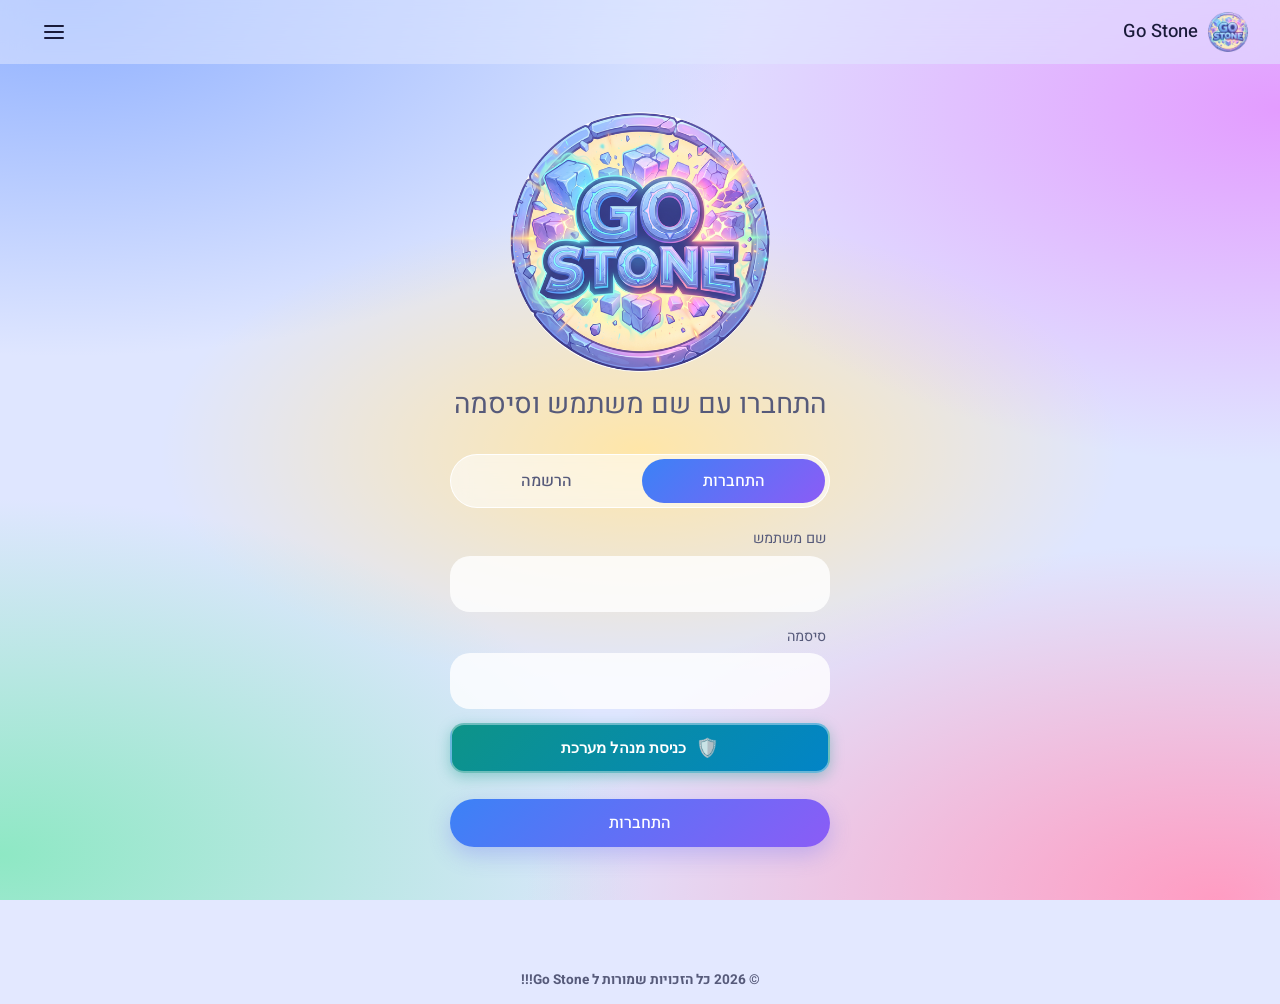
==== index.html @ 817b31b0 "Add files via upload" ====
<!DOCTYPE html>
<html lang="he" dir="rtl">
<head>
  <meta charset="UTF-8">
  <meta name="viewport" content="width=device-width, initial-scale=1">
  <title>Go Stone!!! - כניסה</title>
  <link rel="icon" href="images/favicon.ico" sizes="any">
<link rel="icon" type="image/png" sizes="32x32" href="images/favicon-32.png">
<link rel="apple-touch-icon" href="images/apple-touch-icon.png">
  <link rel="stylesheet" href="styles/style.css">
</head>
<body>
  <header class="topbar auth-topbar">
    <a class="brand" href="index.html">
      <img class="brand-logo" src="images/logo-nav.png" alt="">
      <span>Go Stone</span>
    </a>
    <button type="button" class="burger" id="authMenuBtn" aria-label="פתיחת תפריט" aria-expanded="false" aria-controls="authMenu">
      <span></span><span></span><span></span>
    </button>
    <nav class="nav-links" id="authMenu" aria-label="תפריט ראשי">
      <span class="nav-user">שלום, אורח</span>
      <button type="button" class="auth-menu-link" data-auth-mode="login">התחברות</button>
      <button type="button" class="auth-menu-link" data-auth-mode="register">הרשמה</button>
    </nav>
  </header>

  <main class="auth">
   

    <img class="logo-hero" src="images/logo.png" alt="Go Stone" width="260" height="260">
<h1 class="visually-hidden">Go Stone</h1>
    <p class="sub" id="authSub">התחברו עם שם משתמש וסיסמה</p>

    <!-- מעבר בין התחברות להרשמה -->
    <div class="tabs" role="tablist">
      <button type="button" class="tab active" data-mode="login" role="tab" aria-selected="true">התחברות</button>
      <button type="button" class="tab" data-mode="register" role="tab" aria-selected="false">הרשמה</button>
    </div>

    <form id="authForm" novalidate>
      <div class="field">
        <label for="username">שם משתמש</label>
        <input type="text" id="username" name="username" autocomplete="username">
      </div>

      <!-- מייל נדרש רק בהרשמה -->
      <div class="field hidden" id="emailField">
        <label for="email">מייל</label>
        <input type="email" id="email" name="email" autocomplete="email" inputmode="email" dir="ltr">
      </div>

      <div class="field">
        <label for="password">סיסמה</label>
        <input type="password" id="password" name="password" autocomplete="current-password" dir="ltr">
      </div>

     <button type="button" class="btn-admin-login" id="adminLoginBtn">
  <span class="admin-icon">🛡️</span>
  <span>כניסת מנהל מערכת</span>
</button>
      <button type="submit" class="btn primary" id="submitBtn">התחברות</button>
      <p id="authMessage" class="message" role="alert"></p>
    </form>
  </main>

  <script src="scripts/storage.js"></script>
  <script src="scripts/auth.js"></script>
  <footer class="site-footer">
    <strong>© 2026 כל הזכויות שמורות ל Go Stone!!!</strong>
  </footer>
</body>
</html>
---- styles/style.css ----
@import url('https://fonts.googleapis.com/css2?family=Heebo:wght@400;500;700&display=swap');

/* =====================================================
   משתני עיצוב. מצב בהיר כברירת מחדל, ומצב כהה לפי הגדרת המכשיר.
   הפלטה בהשראת Gemini: משטחים שטוחים ורכים, כחול ראשי, ומעבר צבעים
   כחול-סגול-ורוד שמופיע רק בכותרת הברכה ובקוביות.
   ===================================================== */
/* משתני עיצוב. מצב בהיר כברירת מחדל, ומצב כהה לפי הגדרת המכשיר.
   הרקע צבעוני (כתמי צבע רכים), והמשטחים שקופים למחצה כדי שהצבע ייראה מבעדם. */
:root {
  color-scheme: light dark;

  --bg: #e3e8ff;
  --page-bg:
    radial-gradient(75% 55% at 5% 0%, #8fb0ff 0%, transparent 72%),
    radial-gradient(70% 55% at 100% 12%, #e39cff 0%, transparent 72%),
    radial-gradient(75% 55% at 95% 100%, #ff9cc2 0%, transparent 72%),
    radial-gradient(70% 55% at 0% 95%, #8ee8c4 0%, transparent 72%),
    radial-gradient(50% 35% at 50% 50%, #ffe6a8 0%, transparent 75%),
    #dfe6ff;

  --surface: rgba(255, 255, 255, 0.55);
  --surface-2: rgba(255, 255, 255, 0.88);
  --edge: rgba(255, 255, 255, 0.95);
  --surface-input: rgba(255, 255, 255, 0.8);
  --dialog: #ffffff;
  --topbar-bg: rgba(225, 232, 255, 0.55);
  --cell: rgba(99, 102, 241, 0.16);

  --text: #1a1b3a;
  --muted: #565a7a;
  --line: rgba(60, 60, 130, 0.14);

  --primary: #5b5be6;
  --on-primary: #ffffff;
  --primary-container: rgba(99, 102, 241, 0.2);
  --on-primary-container: #1c1f6b;

  --danger: #b3261e;
  --danger-container: #fde1df;
  --on-danger-container: #7a1410;

  --ok: #16a34a;
  --warn: #f59e0b;
  --bad: #ef4444;

  --grad-primary: linear-gradient(135deg, #3b82f6, #8b5cf6);
  --gradient: linear-gradient(to left, #1d4ed8, #6d28d9, #be185d);
  --block: linear-gradient(135deg, #3b82f6, #a855f7);
  --timer: linear-gradient(to left, #ec4899, #8b5cf6, #3b82f6);
  --shadow: 0 8px 22px rgba(99, 102, 241, 0.3);

  --board-gap: 3px;
  --mini: clamp(9px, 4.6vw, 22px);
  --topbar-h: 64px;
}

@media (prefers-color-scheme: dark) {
  :root {
    --bg: #0e0f24;
    --page-bg:
      radial-gradient(55% 45% at 8% 0%, #2d3fb0 0%, transparent 70%),
      radial-gradient(50% 45% at 100% 8%, #7a2bb0 0%, transparent 70%),
      radial-gradient(55% 50% at 90% 100%, #a3285f 0%, transparent 70%),
      radial-gradient(50% 50% at 0% 100%, #0f7a70 0%, transparent 70%),
      #0e0f24;

    --surface: rgba(255, 255, 255, 0.08);
    --surface-2: rgba(255, 255, 255, 0.16);
    --edge: rgba(255, 255, 255, 0.12);
    --surface-input: rgba(255, 255, 255, 0.1);
    --dialog: #1d1e3f;
    --topbar-bg: rgba(14, 15, 36, 0.6);
    --cell: rgba(255, 255, 255, 0.08);

    --text: #f2f2ff;
    --muted: #b6b9dc;
    --line: rgba(255, 255, 255, 0.14);

    --primary: #aab6ff;
    --on-primary: #ffffff;
    --primary-container: rgba(139, 148, 255, 0.3);
    --on-primary-container: #eceeff;

    --danger: #ffb4ab;
    --danger-container: rgba(255, 90, 80, 0.22);
    --on-danger-container: #ffd9d5;

    --ok: #4ade80;
    --warn: #fbbf24;
    --bad: #f87171;

    --shadow: 0 8px 22px rgba(0, 0, 0, 0.4);
    --gradient: linear-gradient(to left, #60a5fa, #a78bfa, #f472b6);
  }
}

* { box-sizing: border-box; margin: 0; padding: 0; }

html { -webkit-text-size-adjust: 100%; -webkit-tap-highlight-color: transparent; }

body {
  font-family: 'Heebo', system-ui, -apple-system, 'Segoe UI', Arial, sans-serif;
  background: var(--bg);
  color: var(--text);
  min-height: 100vh;
  min-height: 100dvh;
  line-height: 1.5;
}

/* שכבת הרקע הצבעוני - קבועה, כך שהיא לא זזה בגלילה */
body::before {
  content: "";
  position: fixed;
  inset: 0;
  z-index: -1;
  background: var(--page-bg);
}

.hidden { display: none !important; }
.muted { color: var(--muted); }
.ltr { direction: ltr; text-align: right; }

a { color: var(--primary); }

:focus-visible {
  outline: 2px solid var(--primary);
  outline-offset: 2px;
}

/* =====================================================
   כותרת ברכה: האלמנט הבולט היחיד
   ===================================================== */
.greeting {
  font-size: clamp(2.2rem, 7vw, 3.5rem);
  font-weight: 500;
  line-height: 1.15;
  letter-spacing: -0.01em;
  background: var(--gradient);
  -webkit-background-clip: text;
  background-clip: text;
  color: transparent;
  padding-bottom: 0.1em;
}

.sub {
  font-size: clamp(1.2rem, 4vw, 1.75rem);
  color: var(--muted);
  font-weight: 400;
  margin-top: 4px;
}

.section-title {
  font-size: 1.1rem;
  font-weight: 500;
  margin: 32px 0 12px;
}



/* =====================================================
   כפתורים
   ===================================================== */
.btn {
  display: inline-flex;
  align-items: center;
  justify-content: center;
  gap: 8px;
  padding: 12px 24px;
  border: none;
  border-radius: 999px;
  font: inherit;
  font-weight: 500;
  cursor: pointer;
  text-decoration: none;
  transition: background-color 0.15s ease, opacity 0.15s ease;
}

.btn.primary { background: var(--grad-primary); color: var(--on-primary); box-shadow: var(--shadow); }
.btn.primary:hover { filter: brightness(1.08); }

.btn.tonal { background: var(--surface-2); color: var(--text); }
.btn.tonal:hover { filter: brightness(0.96); }

.btn.danger { background: var(--danger-container); color: var(--on-danger-container); }
.btn.danger:hover { opacity: 0.85; }

.btn.small { padding: 8px 16px; font-size: 0.9rem; }
.btn.large { padding: 16px 40px; font-size: 1.1rem; }

.icon-btn {
  flex: none;
  width: 40px;
  height: 40px;
  border: none;
  border-radius: 50%;
  background: var(--surface-2);
  color: var(--text);
  font: inherit;
  font-weight: 500;
  cursor: pointer;
}
.icon-btn:hover { filter: brightness(0.95); }

.chips { display: flex; flex-wrap: wrap; gap: 8px; margin-top: 24px; }

.chip {
  padding: 10px 18px;
  border-radius: 999px;
  border: 1px solid var(--line);
  background: var(--surface);
  color: var(--text);
  text-decoration: none;
  font-size: 0.95rem;
}
.chip:hover { background: var(--surface-2); }

.actions { margin-top: 28px; }

/* =====================================================
   סרגל ניווט + המבורגר
   ===================================================== */
.topbar {
  position: sticky;
  top: 0;
  z-index: 50;
  height: var(--topbar-h);
  display: flex;
  align-items: center;
  justify-content: space-between;
  padding: 0 clamp(12px, 4vw, 32px);
  background: var(--topbar-bg);
  -webkit-backdrop-filter: blur(14px);
  backdrop-filter: blur(14px);
}

.brand {
  display: flex;
  align-items: center;
  gap: 10px;
  color: var(--text);
  text-decoration: none;
  font-weight: 500;
  font-size: 1.15rem;
}

.nav-links { display: flex; align-items: center; gap: 4px; }

.nav-links a {
  padding: 8px 16px;
  border-radius: 999px;
  color: var(--text);
  text-decoration: none;
}
.nav-links a:hover { background: var(--surface-2); }
.nav-links a.active { background: var(--grad-primary); color: #fff; }

.nav-user { color: var(--muted); padding: 0 12px; font-size: 0.95rem; }

.burger {
  display: none;               /* מוצג רק במסך צר */
  width: 44px;
  height: 44px;
  border: none;
  border-radius: 50%;
  background: transparent;
  cursor: pointer;
  position: relative;
}
@media (hover: hover) { .burger:hover { background: var(--surface-2); } }

.burger span {
  position: absolute;
  inset-inline-start: 12px;
  width: 20px;
  height: 2px;
  border-radius: 2px;
  background: var(--text);
  transition: transform 0.2s ease, opacity 0.2s ease;
}
.burger span:nth-child(1) { top: 15px; }
.burger span:nth-child(2) { top: 21px; }
.burger span:nth-child(3) { top: 27px; }

.burger.open span:nth-child(1) { transform: translateY(6px) rotate(45deg); }
.burger.open span:nth-child(2) { opacity: 0; }
.burger.open span:nth-child(3) { transform: translateY(-6px) rotate(-45deg); }

.auth-topbar { position: sticky; }
.auth-topbar .burger { display: block; }
.auth-topbar .nav-links {
  display: none;
  position: absolute;
  top: calc(var(--topbar-h) - 4px);
  inset-inline: 12px;
  flex-direction: column;
  align-items: stretch;
  gap: 2px;
  padding: 8px;
  background: var(--dialog);
  border-radius: 24px;
  box-shadow: var(--shadow);
}
.auth-topbar .nav-links.open { display: flex; }
.auth-topbar .nav-links a,
.auth-menu-link {
  display: block;
  width: 100%;
  padding: 12px 16px;
  border: 0;
  border-radius: 999px;
  background: transparent;
  color: var(--text);
  font: inherit;
  text-align: start;
  text-decoration: none;
  cursor: pointer;
}
.auth-topbar .nav-links a:hover,
.auth-menu-link:hover { background: var(--surface-2); }
.auth-topbar .nav-user { padding: 10px 16px 4px; }

@media (max-width: 720px) {
  .burger { display: block; }

  .nav-links {
    display: none;
    position: absolute;
    top: calc(var(--topbar-h) - 4px);
    inset-inline: 12px;
    flex-direction: column;
    align-items: stretch;
    gap: 2px;
    padding: 8px;
    background: var(--dialog);
    border-radius: 24px;
    box-shadow: var(--shadow);
  }
  .nav-links.open { display: flex; }

  .nav-links a { padding: 14px 16px; }
  .brand span { white-space: nowrap; }
  .nav-user { padding: 10px 16px 4px; }
  .nav-links .btn { margin-top: 6px; background: var(--surface); }
}

/* =====================================================
   דפים רגילים
   ===================================================== */
.page {
  max-width: 680px;
  margin: 0 auto;
  padding: 24px clamp(16px, 4vw, 24px) 64px;
}
.page.wide { max-width: 1000px; }

.site-footer {
  display: flex;
  justify-content: center;
  align-items: center;
  flex-wrap: wrap;
  gap: 8px 16px;
  margin-top: 24px;
  padding: 14px 16px;
  color: var(--muted);
  text-align: center;
  font-size: 0.85rem;
}

.site-footer a {
  color: var(--muted);
  text-decoration: none;
  transition: color 0.15s ease;
}
.site-footer a:hover {
  color: var(--primary);
  text-decoration: underline;
}

/* =====================================================
   דף כניסה
   ===================================================== */
.auth {
  max-width: 420px;
  margin: 0 auto;
  padding: 48px clamp(14px, 5vw, 20px) 48px;
  display: flex;
  flex-direction: column;
}

.tabs {
  display: flex;
  gap: 4px;
  padding: 4px;
  margin: 28px 0 20px;
  background: var(--surface);
  -webkit-backdrop-filter: blur(10px);
  backdrop-filter: blur(10px);
  border-radius: 999px;
}

.tab {
  flex: 1;
  padding: 10px;
  border: none;
  border-radius: 999px;
  background: transparent;
  color: var(--muted);
  font: inherit;
  font-weight: 500;
  cursor: pointer;
}
.tab.active { background: var(--grad-primary); color: #fff; }

form { display: flex; flex-direction: column; gap: 14px; }

.field { display: flex; flex-direction: column; gap: 6px; }
.field label { font-size: 0.9rem; color: var(--muted); padding-inline: 4px; }

.field.inline { flex-direction: row; align-items: center; gap: 12px; margin: 20px 0 8px; }
.field.inline label { padding: 0; }

input[type="text"],
input[type="email"],
input[type="password"],
input[type="search"],
select {
  width: 100%;
  padding: 14px 18px;
  border: 2px solid transparent;
  border-radius: 20px;
  background: var(--surface-input);
  color: var(--text);
  font: inherit;
  min-width: 0;
}
input:focus, select:focus { outline: none; border-color: var(--primary); }
select { width: auto; min-width: 140px; border-radius: 999px; }

.check {
  display: flex;
  align-items: center;
  gap: 10px;
  padding-inline: 4px;
  color: var(--muted);
  font-size: 0.95rem;
  cursor: pointer;
}
.check input { width: 18px; height: 18px; accent-color: var(--primary); }

.message { min-height: 1.5em; text-align: center; font-size: 0.95rem; }
.message.error { color: var(--danger); }
.message.success { color: var(--ok); }

/* =====================================================
   תפריט: כרטיסי רמה
   ===================================================== */
.levels {
  display: grid;
  grid-template-columns: repeat(auto-fit, minmax(min(170px, 100%), 1fr));
  gap: 12px;
}

.level-card {
  --lc: var(--grad-primary);
  display: flex;
  flex-direction: column;
  align-items: flex-start;
  gap: 4px;
  padding: 18px 20px;
  border: 2px solid var(--edge);
  border-radius: 24px;
  background: var(--surface);
  -webkit-backdrop-filter: blur(10px);
  backdrop-filter: blur(10px);
  color: var(--text);
  font: inherit;
  text-align: start;
  cursor: pointer;
  transition: transform 0.15s ease, background-color 0.15s ease;
}
.level-card[data-level="fast"]   { --lc: linear-gradient(135deg, #ff8a5c, #ff4d8d); }
.level-card[data-level="medium"] { --lc: linear-gradient(135deg, #3b82f6, #8b5cf6); }
.level-card[data-level="slow"]   { --lc: linear-gradient(135deg, #10b981, #06b6d4); }

.level-card:hover { background: var(--surface-2); }
.level-card.selected { border-color: transparent; background: var(--lc); color: #fff; box-shadow: var(--shadow); transform: translateY(-2px); }

.level-name { font-size: 1.15rem; font-weight: 500; display: flex; align-items: center; gap: 8px; }
.level-name::before { content: ""; width: 12px; height: 12px; border-radius: 50%; background: var(--lc); }
.level-card.selected .level-name::before { background: #fff; }
.level-time { font-size: 1.8rem; font-weight: 500; line-height: 1.2; }
.level-desc { font-size: 0.9rem; opacity: 0.8; }

/* =====================================================
   הוראות
   ===================================================== */
.rules { list-style: none; display: flex; flex-direction: column; gap: 8px; }
.rules li { padding: 14px 18px; border-radius: 18px; background: var(--surface); -webkit-backdrop-filter: blur(10px); backdrop-filter: blur(10px); border-inline-start: 4px solid #8b5cf6; }
.rules li:nth-child(3n+2) { border-inline-start-color: #3b82f6; }
.rules li:nth-child(3n) { border-inline-start-color: #ec4899; }

.plain-list { padding-inline-start: 20px; margin: 12px 0; display: flex; flex-direction: column; gap: 6px; }

/* =====================================================
   טבלאות (שיאים + ניהול)
   ===================================================== */
.table-wrap { overflow-x: auto; margin-top: 12px; }

table { width: 100%; border-collapse: collapse; }

th, td { padding: 12px 10px; text-align: start; vertical-align: middle; }

th { color: var(--muted); font-weight: 500; font-size: 0.9rem; border-bottom: 1px solid var(--line); }

tbody tr { border-bottom: 1px solid var(--line); }
tbody tr:hover { background: var(--surface); }
tbody tr.mine { background: var(--primary-container); color: var(--on-primary-container); font-weight: 500; }

td.code { font-family: ui-monospace, Consolas, monospace; letter-spacing: 0.03em; }

.empty { margin-top: 20px; padding: 20px; text-align: center; color: var(--muted); background: var(--surface); border-radius: 20px; }

/* מובייל: כל שורה בטבלה הופכת לכרטיס, וכל תא מציג את שם העמודה שלו */
@media (max-width: 640px) {
  .responsive-table thead { display: none; }

  .responsive-table,
  .responsive-table tbody,
  .responsive-table tr,
  .responsive-table td { display: block; width: 100%; }

  .responsive-table tr {
    margin-bottom: 10px;
    padding: 8px 16px;
    border: none;
    border-radius: 20px;
    background: var(--surface);
  }
  .responsive-table tbody tr:hover { background: var(--surface); }
  .responsive-table tbody tr.mine { background: var(--primary-container); }

  .responsive-table td {
    display: flex;
    justify-content: space-between;
    align-items: center;
    gap: 16px;
    padding: 6px 0;
  }
  .responsive-table td::before {
    content: attr(data-label);
    color: var(--muted);
    font-size: 0.85rem;
  }
  .responsive-table tr.mine td::before { color: inherit; opacity: 0.7; }
  .responsive-table td.ltr { direction: rtl; }   /* שהתווית והערך יישארו באותו סדר בכל השורות */
}

/* =====================================================
   דף ניהול
   ===================================================== */
.stats {
  display: grid;
  grid-template-columns: repeat(auto-fit, minmax(min(150px, 100%), 1fr));
  gap: 12px;
  margin: 28px 0 8px;
}

.stat-card {
  display: flex;
  flex-direction: column;
  gap: 2px;
  padding: 18px 20px;
  border-radius: 24px;
  border: 1px solid var(--edge);
  background: var(--surface);
  -webkit-backdrop-filter: blur(10px);
  backdrop-filter: blur(10px);
}
.stat-card:nth-child(1) { background: linear-gradient(135deg, rgba(59, 130, 246, 0.28), rgba(139, 92, 246, 0.2)); }
.stat-card:nth-child(2) { background: linear-gradient(135deg, rgba(236, 72, 153, 0.26), rgba(251, 146, 60, 0.2)); }
.stat-card:nth-child(3) { background: linear-gradient(135deg, rgba(16, 185, 129, 0.28), rgba(6, 182, 212, 0.2)); }
.stat-label { font-size: 0.9rem; color: var(--muted); }
.stat-number { font-size: 2rem; font-weight: 500; line-height: 1.2; }

.section-head {
  display: flex;
  flex-wrap: wrap;
  align-items: center;
  justify-content: space-between;
  gap: 12px;
}
.section-head .section-title { margin-bottom: 0; }

.tools { display: flex; flex-wrap: wrap; align-items: center; gap: 8px; }
.tools input { width: 240px; max-width: 100%; padding: 10px 18px; border-radius: 999px; }

@media (max-width: 480px) {
  .tools { width: 100%; }
  .tools input { flex: 1; width: auto; }
}

/* =====================================================
   משחק
   ===================================================== */
.game {
  max-width: 520px;
  margin: 0 auto;
  padding: 8px clamp(10px, 4vw, 16px) 32px;
  user-select: none;
  -webkit-user-select: none;
}

.game-head {
  display: flex;
  align-items: center;
  justify-content: space-between;
  gap: 8px;
  margin-bottom: 12px;
}
.game-stats { display: flex; flex: 1; min-width: 0; gap: 8px; }
.game-controls {
  display: flex !important;
  flex: none;
  align-items: center;
  justify-content: flex-start;
  gap: 6px;
  visibility: visible !important;
  opacity: 1 !important;
}
.game-controls > button { display: inline-flex; flex: none; align-items: center; justify-content: center; position: relative; z-index: 1; }
.pause-btn {
  gap: 8px;
  color: var(--on-primary);
  background: var(--grad-primary);
  box-shadow: var(--shadow);
  transition: transform 0.15s ease, filter 0.15s ease;
}
.pause-btn:hover { filter: brightness(1.08); transform: translateY(-1px); }
.pause-btn svg { width: 20px; height: 20px; fill: currentColor; }
.pause-btn .play-icon { display: none; }
.pause-btn.is-paused .pause-icon { display: none; }
.pause-btn.is-paused .play-icon { display: block; }
.finish-btn { padding-inline: 16px; }
.game-controls #helpBtn { width: 36px; height: 36px; }

.stat {
  display: flex;
  flex-direction: column;
  flex: 1;
  min-width: 0;
  max-width: 130px;
  padding: 8px 18px;
  border-radius: 20px;
  border: 1px solid var(--edge);
  background: var(--surface);
  -webkit-backdrop-filter: blur(10px);
  backdrop-filter: blur(10px);
}
.stat .stat-label { font-size: 0.8rem; }
.stat-value { font-size: 1.6rem; font-weight: 500; line-height: 1.2; }
.stat-value.small { font-size: 1.1rem; line-height: 1.9; }

.timer { margin-bottom: 14px; }
.timer-label { display: flex; justify-content: space-between; font-size: 0.85rem; color: var(--muted); margin-bottom: 6px; }

.timer-track { height: 10px; border-radius: 99px; background: var(--surface-2); overflow: hidden; }
.timer-bar {
  height: 100%;
  width: 100%;
  border-radius: 99px;
  background: var(--timer);
  transition: width 1s linear, background 0.4s ease;
}
.timer-bar.warning { background: var(--warn); }
.timer-bar.danger { background: var(--bad); }

/* גודל הלוח מותאם גם לגובה המסך, כך שהמגש נשאר בתוך המסך בטלפון במצב לרוחב */
.board-wrap { width: min(100%, max(260px, calc(100dvh - 380px))); margin: 0 auto; }

#board {
  direction: ltr;          /* הצורות והלוח לא מתהפכים בעברית */
  display: grid;
  grid-template-columns: repeat(8, 1fr);
  grid-template-rows: repeat(8, 1fr);
  gap: var(--board-gap);
  width: 100%;
  aspect-ratio: 1 / 1;
  padding: 8px;
  border-radius: 24px;
  background: var(--surface);
  -webkit-backdrop-filter: blur(10px);
  backdrop-filter: blur(10px);
  box-shadow: var(--shadow);
}

.cell { border-radius: 6px; background: var(--cell); }
.cell.filled { background: var(--block); box-shadow: 0 2px 8px rgba(139, 92, 246, 0.45); }
.cell.preview-ok { background: var(--ok); opacity: 0.75; }
.cell.preview-bad { background: var(--bad); opacity: 0.7; }

.tray {
  display: grid;
  grid-template-columns: repeat(3, minmax(0, 1fr));
  align-items: center;
  justify-items: center;
  min-height: 124px;
  margin-top: 16px;
  padding: 12px;
  border-radius: 24px;
  background: var(--surface);
  -webkit-backdrop-filter: blur(10px);
  backdrop-filter: blur(10px);
}

.shape-piece {
  direction: ltr;
  display: grid;
  gap: 3px;
  padding: 10px;
  cursor: grab;
  touch-action: none;      /* חשוב: בלי זה הדפדפן יגלול את הדף במקום לגרור את הצורה */
}
.shape-piece.dragging { opacity: 0.3; }
.shape-piece.used { visibility: hidden; }

.mini-cell { width: var(--mini); height: var(--mini); border-radius: 4px; }
.mini-cell.on { background: var(--block); }

.drag-ghost {
  direction: ltr;
  position: fixed;
  display: grid;
  gap: var(--board-gap);
  pointer-events: none;
  z-index: 1000;
  opacity: 0.55;          /* שקופה למחצה, כדי שהסימון הירוק/אדום בלוח ייראה דרכה */
}
.ghost-cell { background: var(--block); border-radius: 6px; }

.hint { margin-top: 14px; text-align: center; font-size: 0.8rem; color: var(--muted); }

@media (max-width: 520px) {
  .game-head { gap: 6px; }
  .game-stats { gap: 5px; }
  .game-stats .stat { max-width: none; padding-inline: 8px; }
  .game-controls { gap: 4px; }
  .game-controls #pauseBtn { padding: 8px; gap: 4px; }
  .finish-btn { padding-inline: 8px; }
}

@media (max-width: 380px) {
  .game-stats { gap: 6px; }
  .game-stats .stat { padding-inline: 6px; }
  .game-controls { gap: 3px; }
  .game-controls #pauseBtn { padding-inline: 6px; }
  .finish-btn { padding-inline: 10px; font-size: 0.8rem; }
}

@media (hover: none) { .hint { display: none; } }  /* במסך מגע אין מקלדת, אז אין צורך ברמז */

/* =====================================================
   חלוניות (dialog) והודעה קצרה
   ===================================================== */
dialog {
  border: none;
  border-radius: 28px;
  padding: 28px;
  width: min(92vw, 400px);
  background: var(--dialog);
  color: var(--text);
  margin: auto;
  box-shadow: 0 20px 60px rgba(0, 0, 0, 0.35);
}
dialog::backdrop { background: rgba(0, 0, 0, 0.5); }

dialog h2 { font-size: 1.4rem; font-weight: 500; margin-bottom: 8px; }

dialog .btn.tonal { background: var(--surface-input); border: 1px solid var(--line); }

.dialog-actions { display: flex; flex-wrap: wrap; gap: 8px; margin-top: 20px; }
.dialog-actions.column { flex-direction: column; }
.dialog-actions.column .btn { width: 100%; }

.final-label { margin-top: 16px; color: var(--muted); }
.final-score {
  font-size: 4rem;
  font-weight: 500;
  line-height: 1.1;
  background: var(--gradient);
  -webkit-background-clip: text;
  background-clip: text;
  color: transparent;
}

.toast {
  position: fixed;
  inset-inline: 0;
  bottom: 28px;
  width: fit-content;
  margin-inline: auto;
  padding: 12px 22px;
  border-radius: 999px;
  background: var(--grad-primary);
  color: #fff;
  font-weight: 500;
  opacity: 0;
  transform: translateY(12px);
  pointer-events: none;
  transition: opacity 0.2s ease, transform 0.2s ease;
  z-index: 2000;
}
.toast.show { opacity: 1; transform: translateY(0); }

/* מסכים צרים מאוד (למשל חלון דפדפן מכווץ) */
@media (max-width: 360px) {
  .greeting { font-size: 2rem; }
  .sub { font-size: 1.1rem; }
  .shape-piece { padding: 4px; }
  .tray { padding: 8px; }
  .stat { padding: 6px 12px; }
  .stat-value { font-size: 1.3rem; }
  .timer-label { flex-wrap: wrap; gap: 2px 8px; }
  dialog { padding: 20px; }
  .final-score { font-size: 3rem; }
  .btn.large { padding: 14px 24px; }
}

/* מי שביקש פחות תנועה: מבטלים אנימציות, חוץ מפס הזמן שהוא חלק מהמשחק */
@media (prefers-reduced-motion: reduce) {
  *:not(.timer-bar) { transition-duration: 0.01ms !important; }
}

/* מסגרת עדינה למשטחים, כדי שיישארו ברורים גם על אזורים בהירים ברקע */
#board, .tray, .tabs, .empty { border: 1px solid var(--edge); }
.brand-logo { width: 40px; height: 40px; flex: none; }

.logo-hero {
  display: block;
  width: min(260px, 62vw);
  height: auto;
  margin: 0 auto 8px;
}
.page .logo-hero { width: min(140px, 40vw); }
.auth .sub { text-align: center; }

.visually-hidden {
  position: absolute;
  width: 1px;
  height: 1px;
  overflow: hidden;
  clip: rect(0 0 0 0);
  white-space: nowrap;
}
/* הדגשת שורות וטורים בפוטנציאל מחיקה */
.cell.preview-clearing {
  background-color: rgba(255, 215, 0, 0.6) !important; /* צהוב-זהב בולט */
  box-shadow: 0 0 10px rgba(255, 215, 0, 0.8), inset 0 0 5px #fff;
  transform: scale(1.03);
  z-index: 2;
  transition: background-color 0.15s ease, transform 0.15s ease;
}
/* עיצוב מעוצב, נעים ומנהלי המתאים לסגנון המשחק */
.btn-admin-login {
  display: inline-flex;
  align-items: center;
  justify-content: center;
  gap: 10px;
  width: 100%;
  padding: 12px 20px;
  margin-bottom: 12px;
  font-size: 0.95rem;
  font-weight: 700;
  color: #ffffff;
  /* גראדיאנט טורקיז-כחול משחקי ואלגנטי */
  background: linear-gradient(135deg, #0d9488 0%, #0284c7 100%);
  border: 2px solid rgba(255, 255, 255, 0.4);
  border-radius: 14px;
  cursor: pointer;
  box-shadow: 0 4px 14px rgba(13, 148, 136, 0.35);
  transition: all 0.25s cubic-bezier(0.4, 0, 0.2, 1);
}

.btn-admin-login:hover {
  background: linear-gradient(135deg, #0f766e 0%, #0369a1 100%);
  border-color: #ffffff;
  box-shadow: 0 6px 20px rgba(2, 132, 199, 0.45);
  transform: translateY(-2px);
}

.btn-admin-login:active {
  transform: translateY(0);
  box-shadow: 0 2px 8px rgba(13, 148, 136, 0.3);
}

.btn-admin-login .admin-icon {
  font-size: 1.15rem;
  transition: transform 0.25s ease;
}

.btn-admin-login:hover .admin-icon {
  transform: scale(1.2) rotate(-8deg);
}
/* הדגשת שורות וטורים שעומדים להימחק */
.cell.preview-clearing {
  background-color: rgba(255, 215, 0, 0.75) !important; /* צהוב-זהב בולט */
  box-shadow: 0 0 12px rgba(255, 215, 0, 0.9), inset 0 0 6px #fff !important;
  transform: scale(1.04);
  z-index: 5;
}
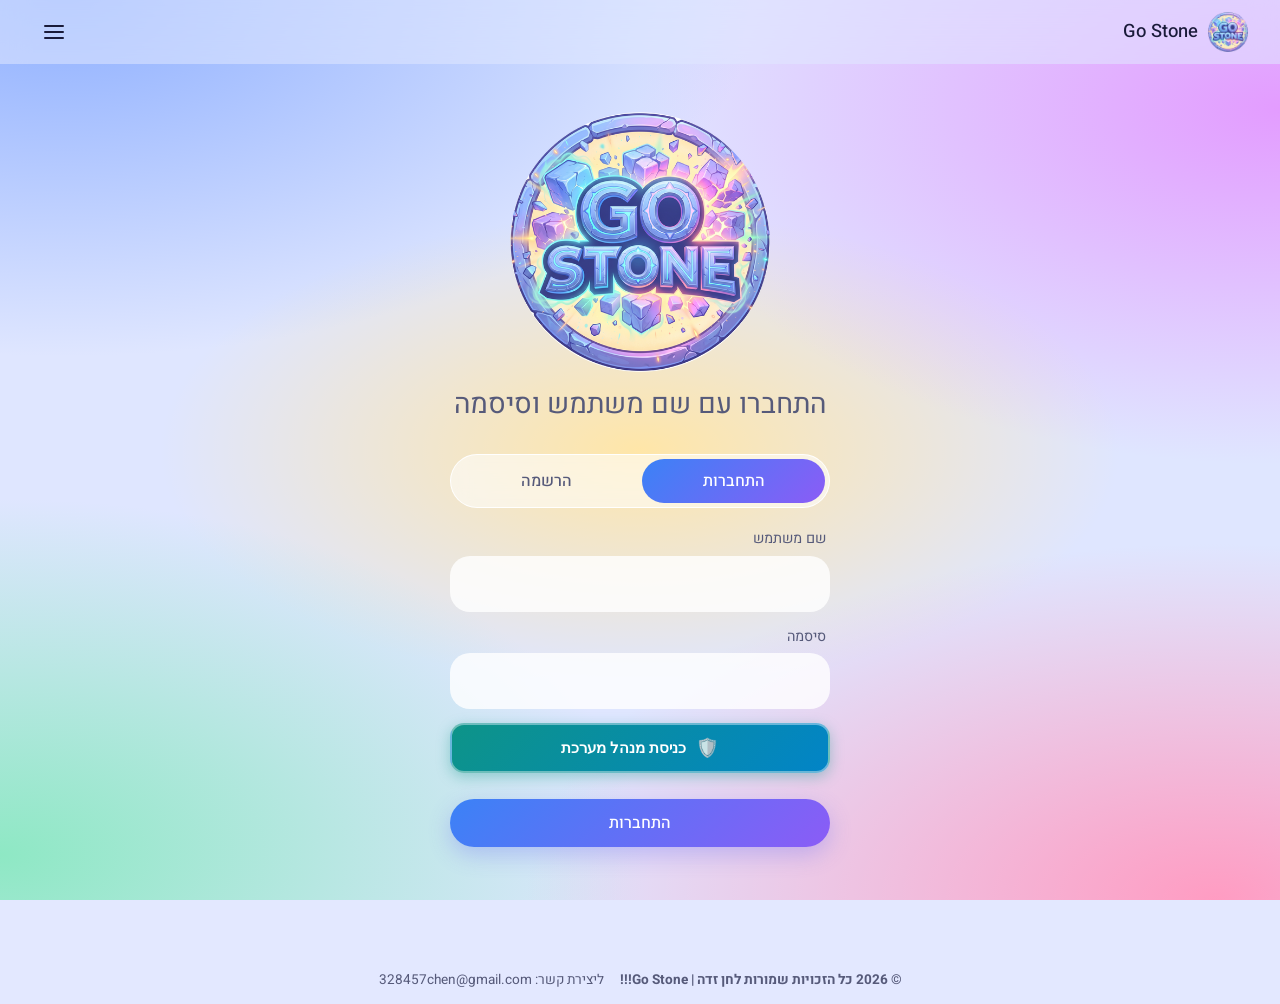
==== commit 97fa59a5: "Update index.html" ====
--- a/index.html
+++ b/index.html
@@ -3,6 +3,14 @@
 <head>
   <meta charset="UTF-8">
   <meta name="viewport" content="width=device-width, initial-scale=1">
+  <meta name="google-site-verification" content="g36psNEKTGwYKXlxQphGKhOUZQayy9CR2XFiNXkLKdQ" />
+  <meta name="description" content="Go Stone!!! הוא משחק חשיבה ופאזל בלוקים מודרני בדפדפן. גררו צורות ללוח, השלימו שורות ושיברו שיאים בחינם!" />
+  <meta name="keywords" content="Go Stone, משחק בלוקים, פאזל, משחק חשיבה, block puzzle, משחקי דפדפן, משחק בחינם">
+  <meta property="og:title" content="Go Stone!!! - משחק פאזל בלוקים">
+<meta property="og:description" content="שחקו עכשיו ב-Go Stone!!! - משחק חשיבה מאתגר בדפדפן!">
+<meta property="og:image" content="https://328457chen-cyber.github.io/Go-Stone-Game/images/logo-nav.png">
+<meta property="og:url" content="https://328457chen-cyber.github.io/Go-Stone-Game/">
+<meta property="og:type" content="website">
   <title>Go Stone!!! - כניסה</title>
   <link rel="icon" href="images/favicon.ico" sizes="any">
 <link rel="icon" type="image/png" sizes="32x32" href="images/favicon-32.png">
@@ -66,8 +74,9 @@
 
   <script src="scripts/storage.js"></script>
   <script src="scripts/auth.js"></script>
-  <footer class="site-footer">
-    <strong>© 2026 כל הזכויות שמורות ל Go Stone!!!</strong>
-  </footer>
+ <footer class="site-footer">
+  <strong>© 2026 כל הזכויות שמורות לחן זדה | Go Stone!!!</strong>
+  <p>ליצירת קשר: <a href="mailto:328457chen@gmail.com">328457chen@gmail.com</a></p>
+</footer>
 </body>
 </html>
